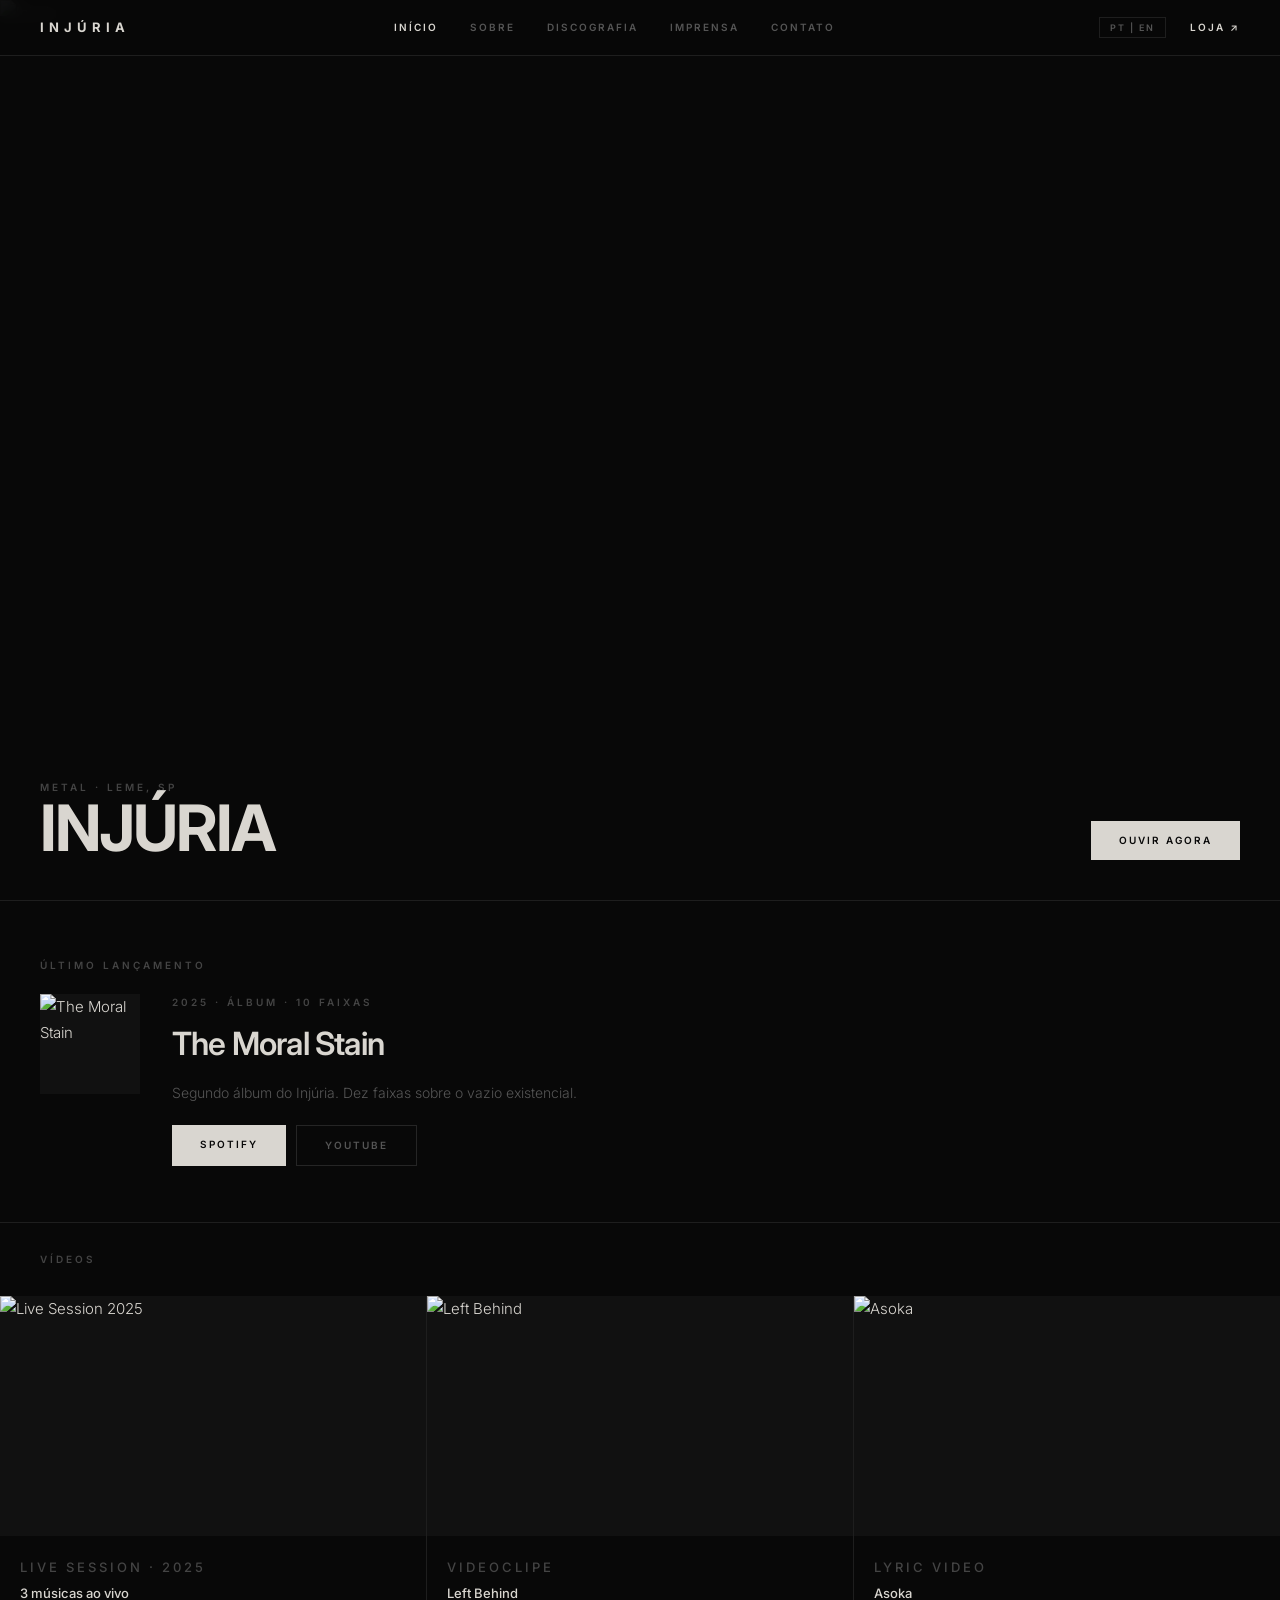
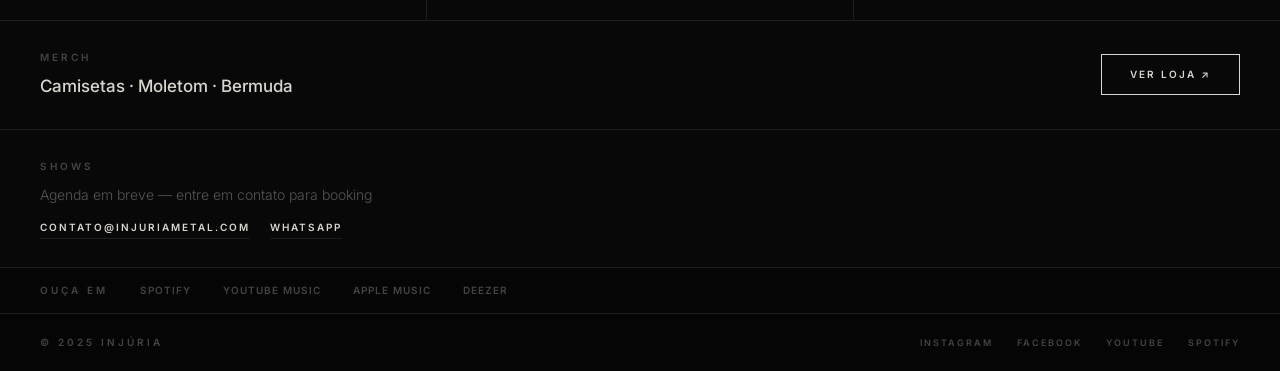
==== index.html @ b40e8888 "fix: move thumbnail hqdefault fallback to main.js, remove inline onerror from HTML" ====
<!DOCTYPE html>
<html lang="pt-BR">
<head>
  <meta charset="UTF-8">
  <meta name="viewport" content="width=device-width, initial-scale=1.0">
  <meta name="description" content="Injúria — Banda de metal de Leme, São Paulo.">
  <title>Injúria</title>
  <link rel="stylesheet" href="/css/style.css">
</head>
<body>

  <section class="hero">
    <img class="hero-img" src="/assets/images/hero-band.jpg" alt="Injúria" loading="eager">
    <div class="hero-overlay"></div>
    <div class="hero-content">
      <div>
        <p class="t-label" data-i18n="home.hero.label">Metal · Leme, SP</p>
        <h1 class="t-heading">INJÚRIA</h1>
      </div>
      <a class="btn btn-primary"
         href="https://open.spotify.com/artist/6p0bP6LfWhWiQvW5s7W14O"
         target="_blank" rel="noopener"
         data-i18n="home.hero.cta">Ouvir agora</a>
    </div>
  </section>

  <section class="section">
    <p class="t-label" data-i18n="home.release.label">Último lançamento</p>
    <div class="release">
      <img class="release-cover" src="/assets/images/cover-the-moral-stain.jpg" alt="The Moral Stain" loading="lazy">
      <div>
        <p class="t-label">2025 · Álbum · 10 faixas</p>
        <h2 class="release-title">The Moral Stain</h2>
        <p class="release-desc" data-i18n="home.release.desc">Segundo álbum do Injúria. Dez faixas sobre o vazio existencial.</p>
        <div class="btn-row">
          <a class="btn btn-primary"
             href="https://open.spotify.com/album/7xzG1VkanSUMJDL5G7sl78"
             target="_blank" rel="noopener"
             data-i18n="home.release.spotify">Spotify</a>
          <a class="btn btn-ghost"
             href="https://www.youtube.com/playlist?list=YOUTUBE_TMS_PLAYLIST"
             target="_blank" rel="noopener"
             data-i18n="home.release.youtube">YouTube</a>
        </div>
      </div>
    </div>
  </section>

  <section style="border-top:1px solid var(--border);">
    <div class="section-sm" style="border-top:none;">
      <p class="t-label" data-i18n="home.videos.label">Vídeos</p>
    </div>
    <div class="video-grid">

      <div class="video-cell" data-video-id="OPn_NxQ34-Q">
        <div class="video-thumb-wrap">
          <img src="https://img.youtube.com/vi/OPn_NxQ34-Q/maxresdefault.jpg" alt="Live Session 2025" loading="lazy">
          <span class="video-play-icon">▶</span>
        </div>
        <div class="video-meta">
          <p class="t-label" data-i18n="home.videos.live.label">Live Session · 2025</p>
          <p data-i18n="home.videos.live.title">3 músicas ao vivo</p>
        </div>
      </div>

      <div class="video-cell" data-video-id="nshjpaS_bSw">
        <div class="video-thumb-wrap">
          <img src="https://img.youtube.com/vi/nshjpaS_bSw/maxresdefault.jpg" alt="Left Behind" loading="lazy">
          <span class="video-play-icon">▶</span>
        </div>
        <div class="video-meta">
          <p class="t-label" data-i18n="home.videos.mv.label">Videoclipe</p>
          <p>Left Behind</p>
        </div>
      </div>

      <div class="video-cell" data-video-id="2BATPHrT7bQ">
        <div class="video-thumb-wrap">
          <img src="https://img.youtube.com/vi/2BATPHrT7bQ/maxresdefault.jpg" alt="Asoka" loading="lazy">
          <span class="video-play-icon">▶</span>
        </div>
        <div class="video-meta">
          <p class="t-label" data-i18n="home.videos.lyric.label">Lyric Video</p>
          <p>Asoka</p>
        </div>
      </div>

    </div>
  </section>

  <section class="section-sm merch-strip">
    <div>
      <p class="t-label" data-i18n="home.merch.label">Merch</p>
      <p class="merch-title" data-i18n="home.merch.items">Camisetas · Moletom · Bermuda</p>
    </div>
    <a class="btn btn-outline"
       href="https://loja.injuriametal.com"
       target="_blank" rel="noopener"
       data-i18n="home.merch.cta">Ver loja ↗</a>
  </section>

  <section class="section-sm" id="shows">
    <p class="t-label" data-i18n="home.shows.label">Shows</p>
    <p class="t-muted" style="margin-top:8px;font-size:14px;" data-i18n="home.shows.empty">Agenda em breve — entre em contato para booking</p>
    <div class="shows-contact">
      <a href="mailto:contato@injuriametal.com">contato@injuriametal.com</a>
      <a href="https://wa.me/5519994517235" target="_blank" rel="noopener" data-i18n="home.shows.whatsapp">WhatsApp</a>
    </div>
  </section>

  <div class="streaming-bar">
    <p class="t-label" data-i18n="home.streaming.label">Ouça em</p>
    <a href="https://open.spotify.com/artist/6p0bP6LfWhWiQvW5s7W14O" target="_blank" rel="noopener">Spotify</a>
    <a href="https://music.youtube.com" target="_blank" rel="noopener">YouTube Music</a>
    <a href="https://music.apple.com" target="_blank" rel="noopener">Apple Music</a>
    <a href="https://www.deezer.com" target="_blank" rel="noopener">Deezer</a>
  </div>

  <script src="/js/nav.js"></script>
  <script src="/js/i18n.js"></script>
  <script src="/js/main.js"></script>
</body>
</html>
---- css/style.css ----
@import url('https://fonts.googleapis.com/css2?family=Inter:wght@300;400;500;600;700&display=swap');

/* ── Variables ── */
:root {
  --text:    #D9D6D0;
  --bg:      #080808;
  --surface: #111111;
  --border:  #1E1E1E;
  --muted:   #555555;
  --label:   #444444;
  --font:    'Inter', system-ui, sans-serif;
}

/* ── Reset ── */
*, *::before, *::after { box-sizing: border-box; margin: 0; padding: 0; }
html { scroll-behavior: smooth; }
body {
  background: var(--bg);
  color: var(--text);
  font-family: var(--font);
  font-size: 15px;
  line-height: 1.7;
  font-weight: 300;
  -webkit-font-smoothing: antialiased;
}
img { display: block; max-width: 100%; }
a { color: inherit; text-decoration: none; }
button { cursor: pointer; font-family: var(--font); }

/* ── Typography ── */
.t-heading { font-size: clamp(40px, 7vw, 64px); font-weight: 700; letter-spacing: -2px; line-height: 1; }
.t-title   { font-size: clamp(22px, 4vw, 36px); font-weight: 600; letter-spacing: -0.5px; }
.t-label   { font-size: 10px; font-weight: 600; letter-spacing: 3px; text-transform: uppercase; color: var(--label); }
.t-muted   { color: var(--muted); }

/* ── Layout ── */
.section    { padding: 56px 40px; border-top: 1px solid var(--border); }
.section-sm { padding: 28px 40px; border-top: 1px solid var(--border); }
main { padding-top: 56px; }

/* ── Buttons ── */
.btn { display: inline-block; padding: 11px 28px; font-size: 10px; font-weight: 600; letter-spacing: 2px; text-transform: uppercase; border: none; transition: opacity 0.15s; }
.btn:hover { opacity: 0.75; }
.btn-primary { background: var(--text); color: var(--bg); }
.btn-outline  { background: transparent; color: var(--text); border: 1px solid var(--text); }
.btn-ghost    { background: transparent; color: var(--muted); border: 1px solid #252525; }
.btn-row { display: flex; gap: 10px; flex-wrap: wrap; }

/* ── Nav ── */
.nav {
  position: fixed; top: 0; left: 0; right: 0; z-index: 100;
  height: 56px; display: flex; align-items: center; justify-content: space-between;
  padding: 0 40px;
  background: rgba(8,8,8,0.96);
  border-bottom: 1px solid var(--border);
  backdrop-filter: blur(8px);
}
.nav-logo { font-size: 13px; font-weight: 700; letter-spacing: 5px; text-transform: uppercase; }
.nav-links { display: flex; gap: 32px; }
.nav-links a { font-size: 10px; font-weight: 600; letter-spacing: 2px; text-transform: uppercase; color: var(--muted); transition: color 0.15s; }
.nav-links a:hover, .nav-links a.active { color: var(--text); }
.nav-right { display: flex; align-items: center; gap: 24px; }
.lang-toggle {
  background: none; border: 1px solid var(--border);
  color: var(--muted); font-size: 9px; font-weight: 600;
  letter-spacing: 2px; text-transform: uppercase; padding: 4px 10px;
  transition: all 0.15s;
}
.lang-toggle:hover { border-color: var(--muted); color: var(--text); }
.nav-store { font-size: 10px; font-weight: 600; letter-spacing: 2px; text-transform: uppercase; }

/* ── Footer ── */
.footer {
  border-top: 1px solid var(--border);
  padding: 20px 40px;
  display: flex; align-items: center; justify-content: space-between;
  background: #050505;
}
.footer-socials { display: flex; gap: 24px; }
.footer-socials a { font-size: 9px; font-weight: 600; letter-spacing: 2px; text-transform: uppercase; color: var(--label); transition: color 0.15s; }
.footer-socials a:hover { color: var(--text); }

/* ── Hero ── */
.hero { position: relative; height: 100vh; min-height: 520px; overflow: hidden; }
.hero-img { position: absolute; inset: 0; width: 100%; height: 100%; object-fit: cover; object-position: center top; }
.hero-overlay { position: absolute; inset: 0; background: linear-gradient(to top, rgba(8,8,8,0.92) 0%, rgba(8,8,8,0.1) 55%, transparent 100%); }
.hero-content { position: absolute; bottom: 40px; left: 40px; right: 40px; display: flex; align-items: flex-end; justify-content: space-between; }

/* ── Release ── */
.release { display: flex; gap: 32px; align-items: flex-start; margin-top: 20px; }
.release-cover { width: 100px; height: 100px; flex-shrink: 0; object-fit: cover; background: var(--surface); }
.release-title { font-size: clamp(22px, 4vw, 32px); font-weight: 600; letter-spacing: -0.8px; margin: 6px 0 10px; }
.release-desc { font-size: 14px; color: var(--muted); margin-bottom: 20px; }

/* ── Video grid ── */
.video-grid { display: grid; grid-template-columns: repeat(3, 1fr); gap: 1px; background: var(--border); }
.video-cell { background: var(--bg); cursor: pointer; }
.video-thumb-wrap { position: relative; aspect-ratio: 16/9; overflow: hidden; background: var(--surface); }
.video-thumb-wrap img { width: 100%; height: 100%; object-fit: cover; transition: opacity 0.2s; }
.video-cell:hover .video-thumb-wrap img { opacity: 0.7; }
.video-play-icon {
  position: absolute; inset: 0; display: flex; align-items: center; justify-content: center;
  font-size: 24px; color: var(--text); pointer-events: none;
  opacity: 0; transition: opacity 0.2s;
}
.video-cell:hover .video-play-icon { opacity: 1; }
.video-cell iframe { width: 100%; aspect-ratio: 16/9; border: none; display: block; }
.video-meta { padding: 16px 20px; }
.video-meta p { font-size: 13px; font-weight: 500; margin-top: 4px; }

/* ── Merch strip ── */
.merch-strip { display: flex; align-items: center; justify-content: space-between; }
.merch-title { font-size: 17px; font-weight: 500; margin-top: 6px; }

/* ── Shows ── */
.shows-contact { display: flex; gap: 20px; margin-top: 12px; flex-wrap: wrap; }
.shows-contact a { font-size: 10px; font-weight: 600; letter-spacing: 2px; text-transform: uppercase; color: var(--text); border-bottom: 1px solid var(--border); padding-bottom: 2px; transition: border-color 0.15s; }
.shows-contact a:hover { border-color: var(--text); }

/* ── Streaming bar ── */
.streaming-bar { display: flex; align-items: center; gap: 32px; background: #050505; padding: 14px 40px; border-top: 1px solid var(--border); flex-wrap: wrap; }
.streaming-bar a { font-size: 10px; font-weight: 600; letter-spacing: 1px; text-transform: uppercase; color: var(--label); transition: color 0.15s; }
.streaming-bar a:hover { color: var(--text); }

/* ── Page header ── */
.page-header { padding: 60px 40px 40px; }
.page-header .t-title { margin-top: 8px; }

/* ── Members ── */
.members-grid { display: grid; grid-template-columns: repeat(3, 1fr); gap: 1px; background: var(--border); }
.member-cell { background: var(--bg); }
.member-photo { width: 100%; aspect-ratio: 3/4; object-fit: cover; background: var(--surface); }
.member-info { padding: 16px 20px; }
.member-name { font-size: 16px; font-weight: 600; letter-spacing: -0.3px; margin-bottom: 4px; }

/* ── Timeline ── */
.timeline { display: flex; flex-direction: column; }
.timeline-item { display: flex; gap: 32px; padding: 20px 0; border-top: 1px solid var(--border); }
.timeline-year { font-size: 11px; font-weight: 600; letter-spacing: 2px; flex-shrink: 0; width: 52px; color: var(--label); padding-top: 2px; }
.timeline-text { font-size: 14px; color: var(--muted); }

/* ── Discography ── */
.disco-list { display: flex; flex-direction: column; }
.disco-item { display: flex; gap: 24px; align-items: center; padding: 20px 40px; border-top: 1px solid var(--border); transition: background 0.15s; }
.disco-item:hover { background: var(--surface); }
.disco-cover { width: 64px; height: 64px; flex-shrink: 0; object-fit: cover; background: var(--surface); }
.disco-info { flex: 1; }
.disco-title { font-size: 17px; font-weight: 600; letter-spacing: -0.3px; }
.disco-meta { font-size: 10px; font-weight: 600; letter-spacing: 2px; text-transform: uppercase; color: var(--label); margin-top: 4px; }
.disco-links { display: flex; gap: 10px; flex-shrink: 0; }

/* ── Press / Imprensa ── */
.bio-block { max-width: 680px; }
.bio-text { font-size: 15px; line-height: 1.85; color: var(--muted); white-space: pre-line; }
.downloads-grid { display: grid; grid-template-columns: repeat(auto-fill, minmax(220px, 1fr)); gap: 1px; background: var(--border); }
.download-card { background: var(--surface); padding: 28px 24px; display: flex; flex-direction: column; gap: 12px; }
.download-card p { font-size: 13px; font-weight: 500; }
.booking-contacts { display: flex; gap: 24px; flex-wrap: wrap; margin-top: 12px; }
.booking-contacts a { font-size: 13px; color: var(--text); border-bottom: 1px solid var(--border); padding-bottom: 2px; transition: border-color 0.15s; }
.booking-contacts a:hover { border-color: var(--text); }

/* ── Contact form ── */
.contact-grid { display: grid; grid-template-columns: 1fr 1fr; gap: 64px; align-items: start; }
.contact-form { display: flex; flex-direction: column; gap: 16px; }
.form-field { display: flex; flex-direction: column; gap: 6px; }
.form-label { font-size: 10px; font-weight: 600; letter-spacing: 2px; text-transform: uppercase; color: var(--label); }
.form-input, .form-textarea {
  background: var(--surface); border: 1px solid var(--border);
  color: var(--text); font-family: var(--font); font-size: 14px;
  font-weight: 300; padding: 12px 16px; width: 100%; outline: none;
  transition: border-color 0.15s;
}
.form-input:focus, .form-textarea:focus { border-color: var(--muted); }
.form-textarea { resize: vertical; min-height: 140px; }
.socials-column { display: flex; flex-direction: column; gap: 16px; margin-top: 20px; }
.socials-column a { font-size: 10px; font-weight: 600; letter-spacing: 2px; text-transform: uppercase; color: var(--muted); transition: color 0.15s; }
.socials-column a:hover { color: var(--text); }
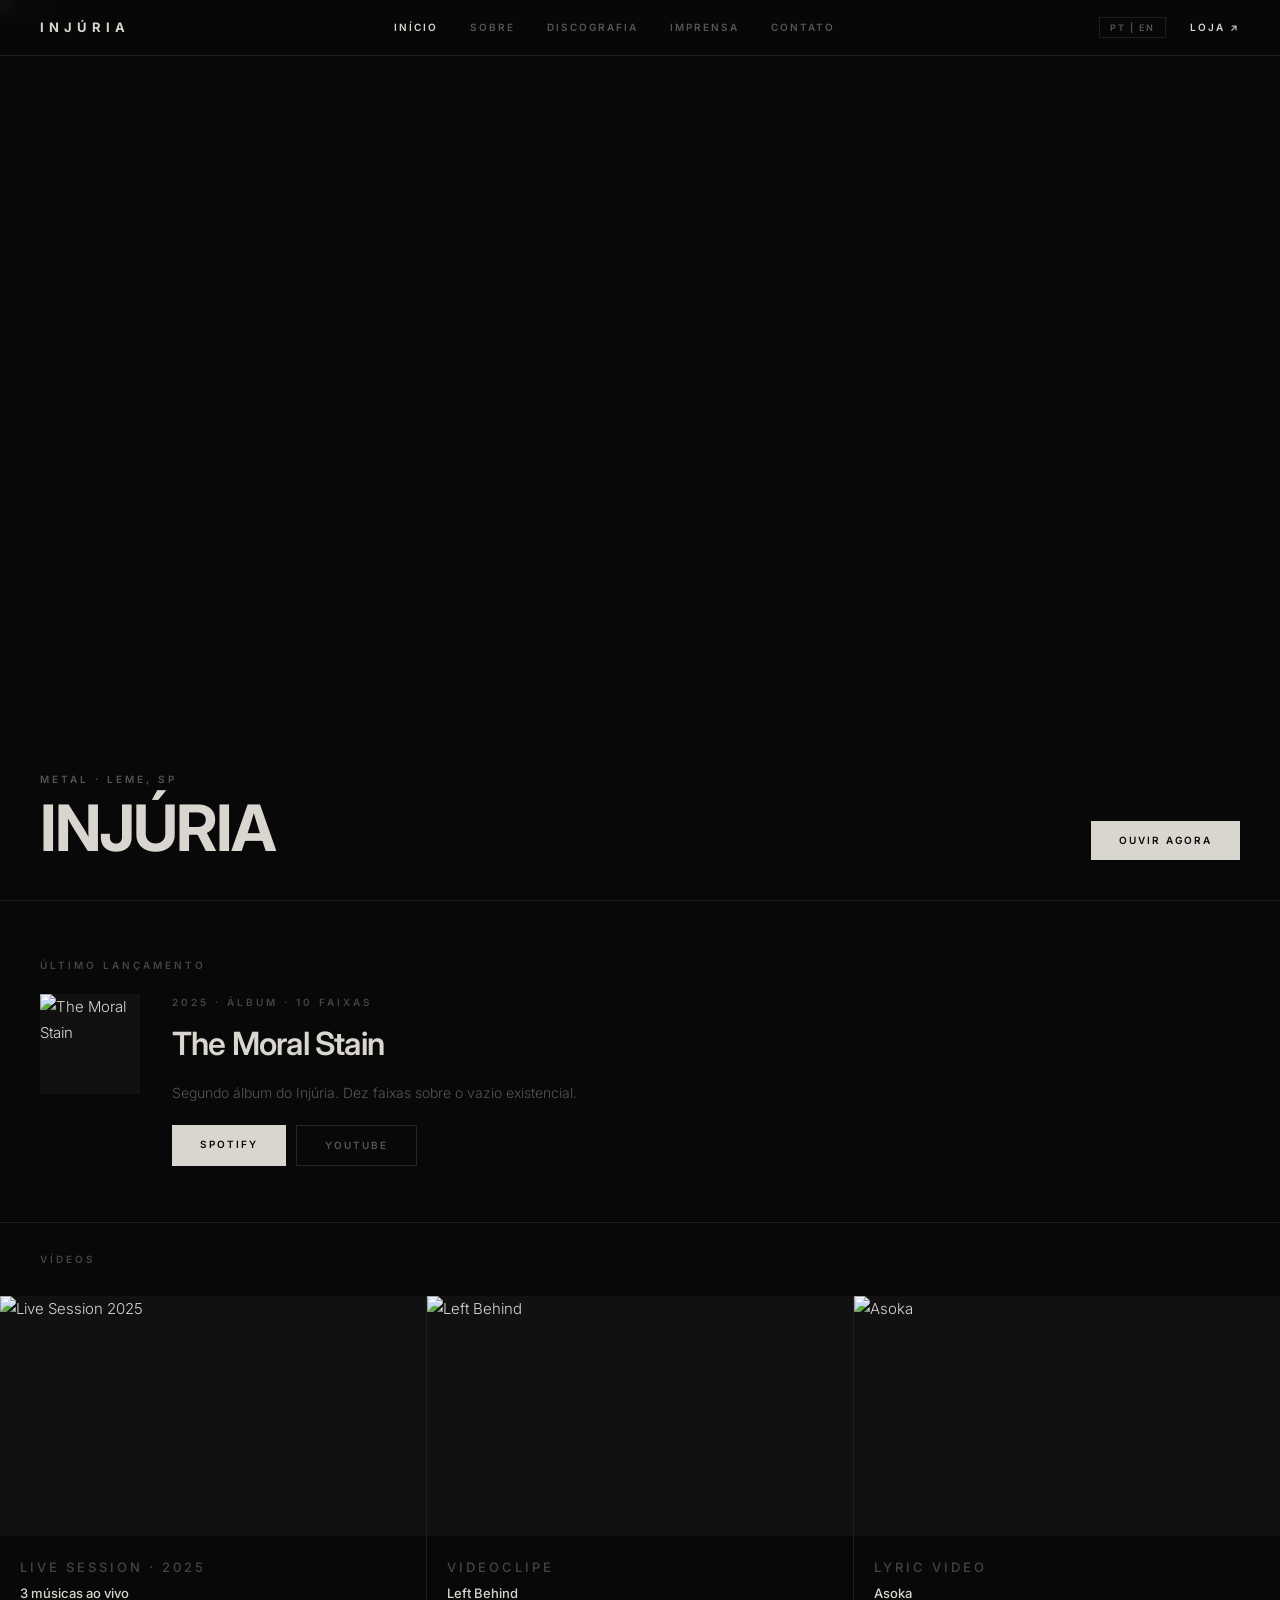
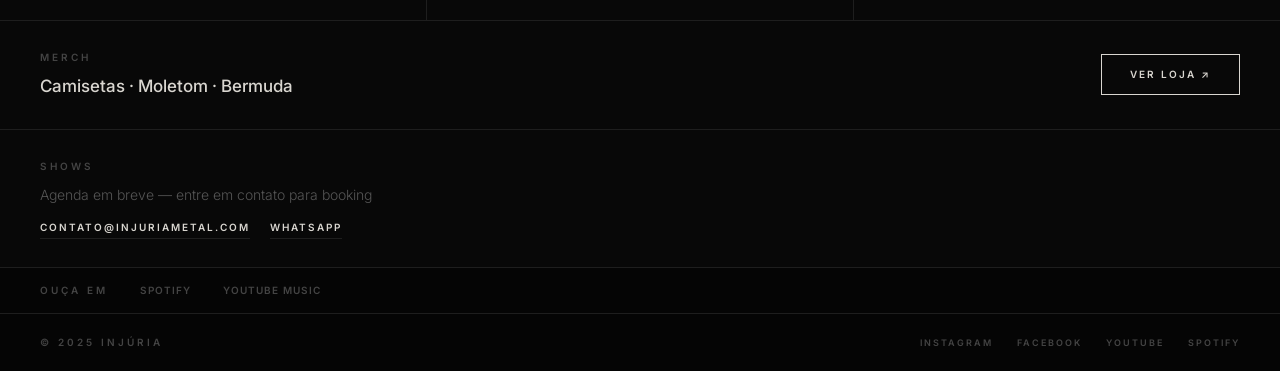
==== commit e1d04edf: "fix: hero label color and spacing above band name" ====
--- a/index.html
+++ b/index.html
@@ -14,7 +14,7 @@
     <div class="hero-overlay"></div>
     <div class="hero-content">
       <div>
-        <p class="t-label" data-i18n="home.hero.label">Metal · Leme, SP</p>
+        <p class="t-label" style="color:var(--muted);margin-bottom:8px;" data-i18n="home.hero.label">Metal · Leme, SP</p>
         <h1 class="t-heading">INJÚRIA</h1>
       </div>
       <a class="btn btn-primary"
@@ -38,7 +38,7 @@
              target="_blank" rel="noopener"
              data-i18n="home.release.spotify">Spotify</a>
           <a class="btn btn-ghost"
-             href="https://www.youtube.com/playlist?list=YOUTUBE_TMS_PLAYLIST"
+             href="https://www.youtube.com/playlist?list=OLAK5uy_k0IyuEHRWnUzbN8qVCVYbFkHZyaKqDQwQ"
              target="_blank" rel="noopener"
              data-i18n="home.release.youtube">YouTube</a>
         </div>
@@ -65,7 +65,7 @@
 
       <div class="video-cell" data-video-id="nshjpaS_bSw">
         <div class="video-thumb-wrap">
-          <img src="https://img.youtube.com/vi/nshjpaS_bSw/maxresdefault.jpg" alt="Left Behind" loading="lazy">
+          <img src="https://img.youtube.com/vi/nshjpaS_bSw/hqdefault.jpg" alt="Left Behind" loading="lazy">
           <span class="video-play-icon">▶</span>
         </div>
         <div class="video-meta">
@@ -111,9 +111,7 @@
   <div class="streaming-bar">
     <p class="t-label" data-i18n="home.streaming.label">Ouça em</p>
     <a href="https://open.spotify.com/artist/6p0bP6LfWhWiQvW5s7W14O" target="_blank" rel="noopener">Spotify</a>
-    <a href="https://music.youtube.com" target="_blank" rel="noopener">YouTube Music</a>
-    <a href="https://music.apple.com" target="_blank" rel="noopener">Apple Music</a>
-    <a href="https://www.deezer.com" target="_blank" rel="noopener">Deezer</a>
+    <a href="https://music.youtube.com/@injuriaofc" target="_blank" rel="noopener">YouTube Music</a>
   </div>
 
   <script src="/js/nav.js"></script>
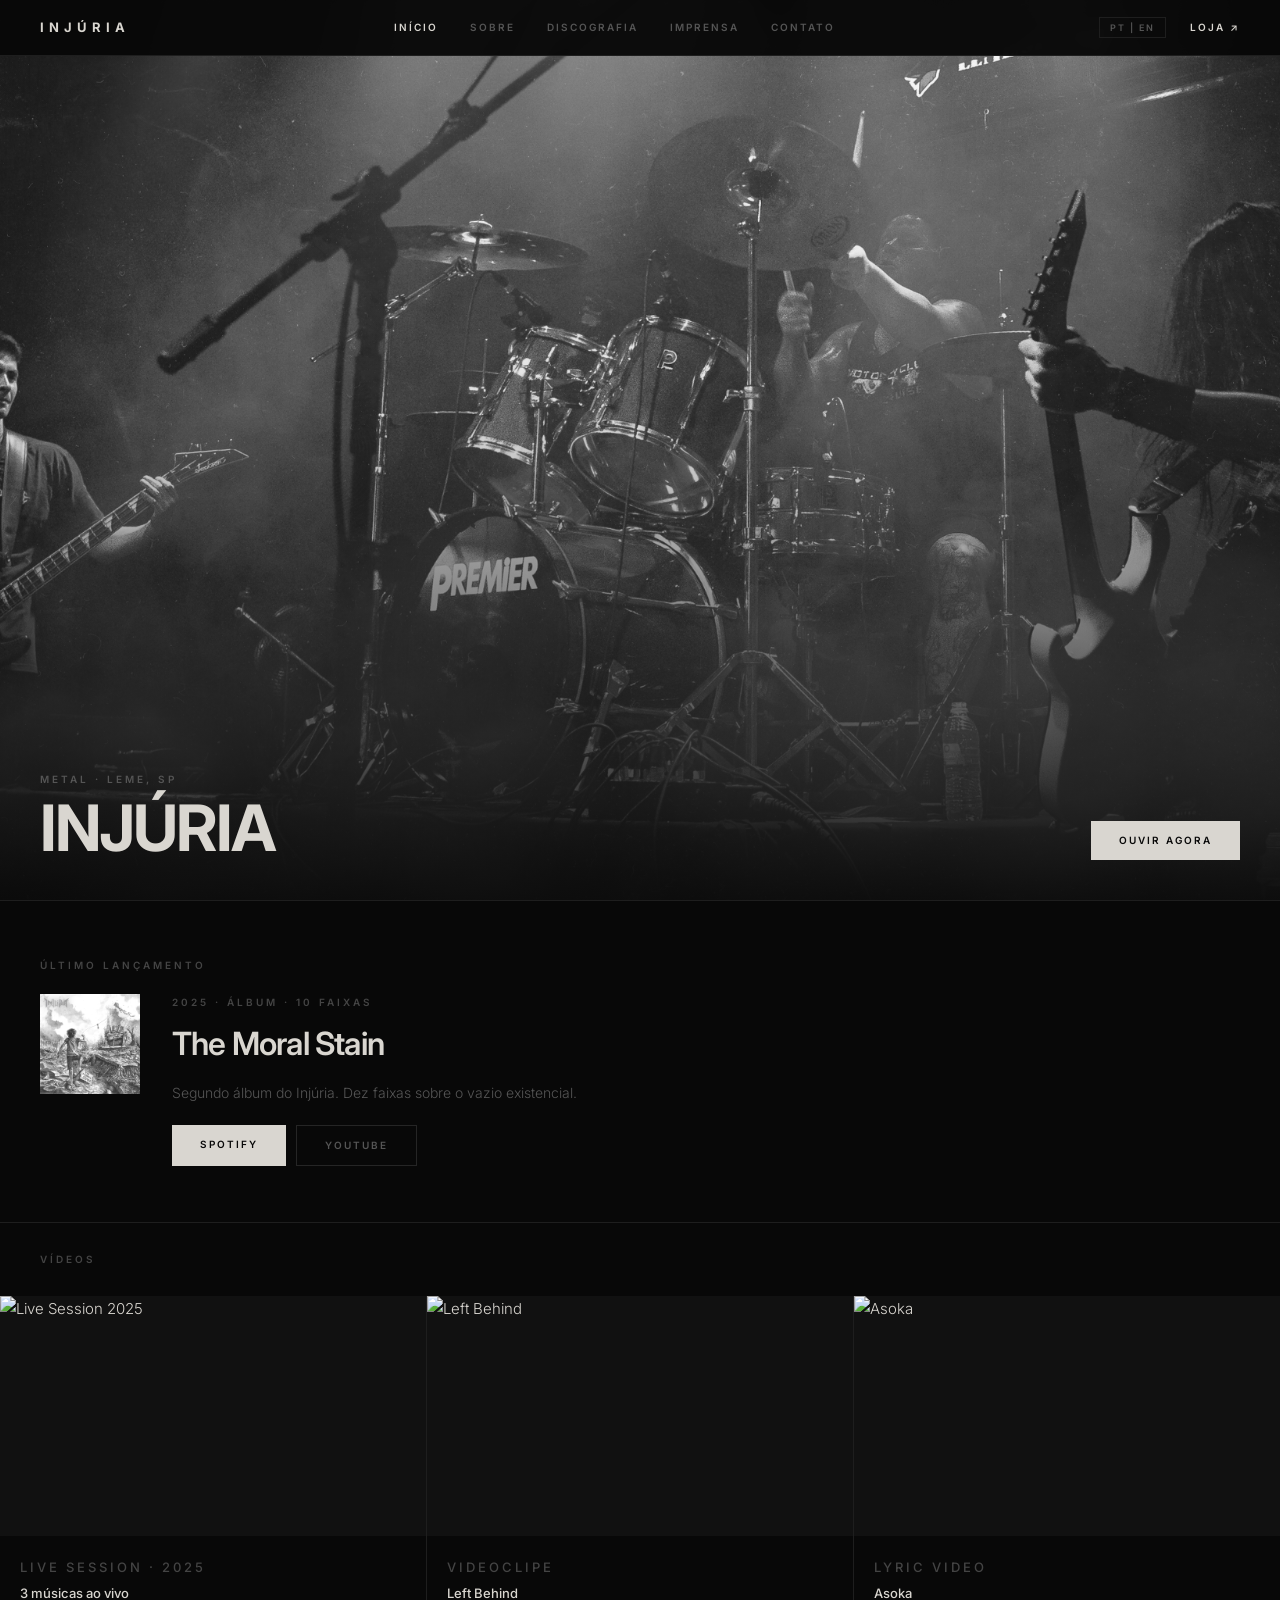
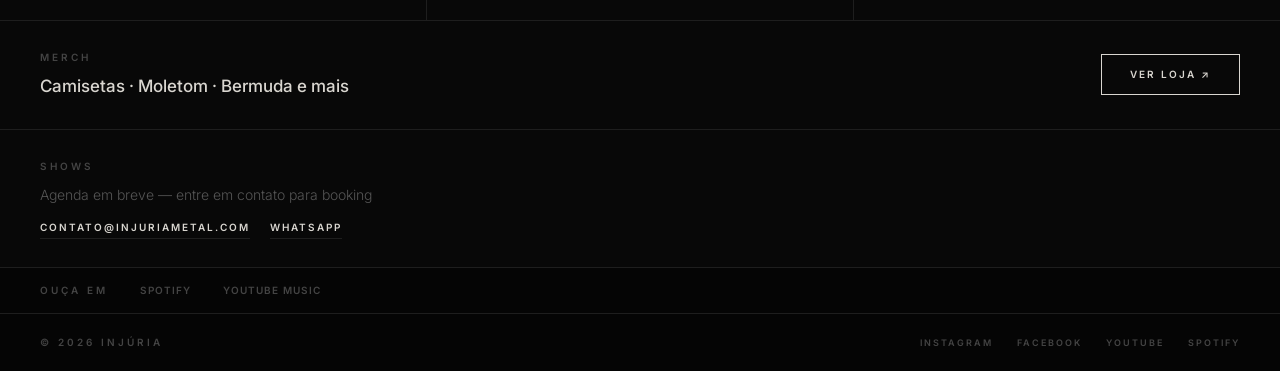
==== commit 37aa2472: "first commit" ====
--- a/index.html
+++ b/index.html
@@ -91,7 +91,7 @@
   <section class="section-sm merch-strip">
     <div>
       <p class="t-label" data-i18n="home.merch.label">Merch</p>
-      <p class="merch-title" data-i18n="home.merch.items">Camisetas · Moletom · Bermuda</p>
+      <p class="merch-title" data-i18n="home.merch.items">Camisetas · Moletom · Bermuda e mais</p>
     </div>
     <a class="btn btn-outline"
        href="https://loja.injuriametal.com"
--- a/css/style.css
+++ b/css/style.css
@@ -175,3 +175,57 @@
 .socials-column { display: flex; flex-direction: column; gap: 16px; margin-top: 20px; }
 .socials-column a { font-size: 10px; font-weight: 600; letter-spacing: 2px; text-transform: uppercase; color: var(--muted); transition: color 0.15s; }
 .socials-column a:hover { color: var(--text); }
+
+/* ── Hamburger ── */
+.nav-menu-btn {
+  display: none; background: none; border: none;
+  color: var(--text); font-size: 20px; line-height: 1; padding: 4px;
+}
+
+/* ── Responsive ── */
+@media (max-width: 768px) {
+  /* Nav */
+  .nav { padding: 0 20px; }
+  .nav-links { display: none; }
+  .nav-menu-btn { display: block; }
+  .nav-open .nav-links {
+    display: flex; flex-direction: column;
+    position: fixed; top: 56px; left: 0; right: 0; z-index: 99;
+    background: rgba(8,8,8,0.98); border-bottom: 1px solid var(--border);
+    padding: 20px; gap: 20px; backdrop-filter: blur(8px);
+  }
+  .nav-open .nav-links a { font-size: 11px; }
+
+  /* Layout */
+  .section    { padding: 40px 20px; }
+  .section-sm { padding: 20px; }
+  .page-header { padding: 40px 20px 28px; }
+
+  /* Hero */
+  .hero-content { bottom: 24px; left: 20px; right: 20px; }
+
+  /* Release */
+  .release { gap: 16px; }
+  .release-cover { width: 80px; height: 80px; }
+
+  /* Video */
+  .video-grid { grid-template-columns: 1fr; }
+
+  /* Merch */
+  .merch-strip { flex-direction: column; align-items: flex-start; gap: 16px; }
+
+  /* Streaming */
+  .streaming-bar { padding: 14px 20px; gap: 20px; }
+
+  /* Footer */
+  .footer { padding: 20px; flex-direction: column; align-items: flex-start; gap: 16px; }
+
+  /* Members */
+  .members-grid { grid-template-columns: 1fr; }
+
+  /* Discography */
+  .disco-item { padding: 16px 20px; }
+
+  /* Contact */
+  .contact-grid { grid-template-columns: 1fr; gap: 40px; }
+}
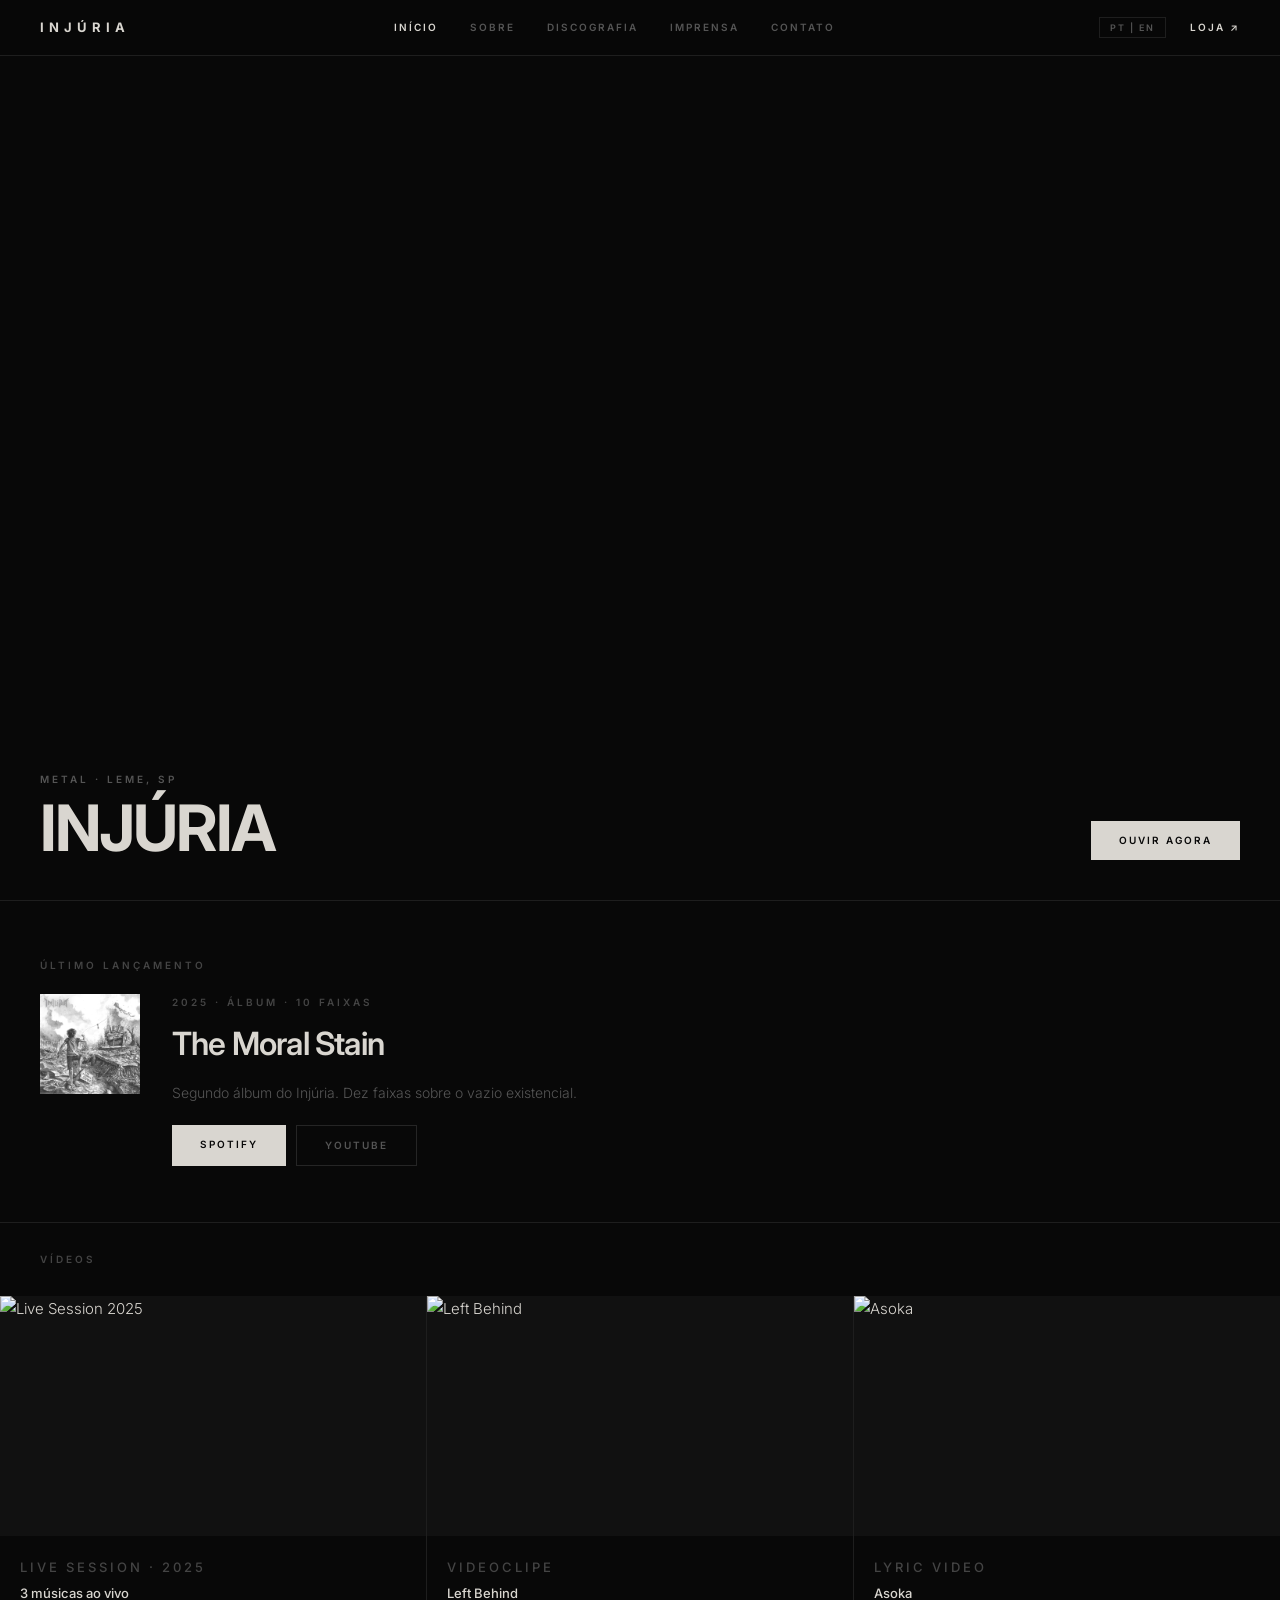
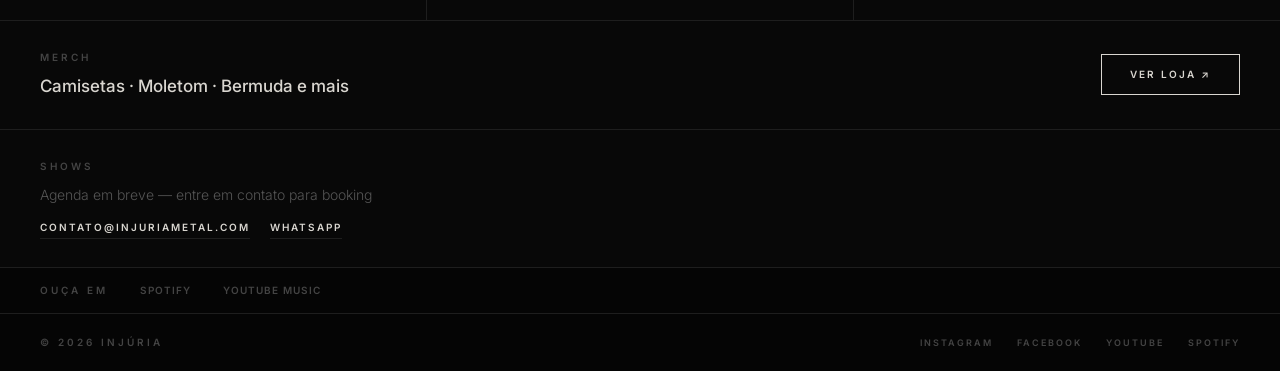
==== commit 73baa97d: "feat: responsive hero image via <picture> element for mobile Co-Authored-By: Claude Sonnet 4.6 <nore" ====
--- a/index.html
+++ b/index.html
@@ -10,7 +10,10 @@
 <body>
 
   <section class="hero">
-    <img class="hero-img" src="/assets/images/hero-band.jpg" alt="Injúria" loading="eager">
+    <picture>
+      <source media="(max-width: 768px)" srcset="/assets/images/hero-band-mobile.jpg">
+      <img class="hero-img" src="/assets/images/hero-band.jpg" alt="Injúria" loading="eager">
+    </picture>
     <div class="hero-overlay"></div>
     <div class="hero-content">
       <div>
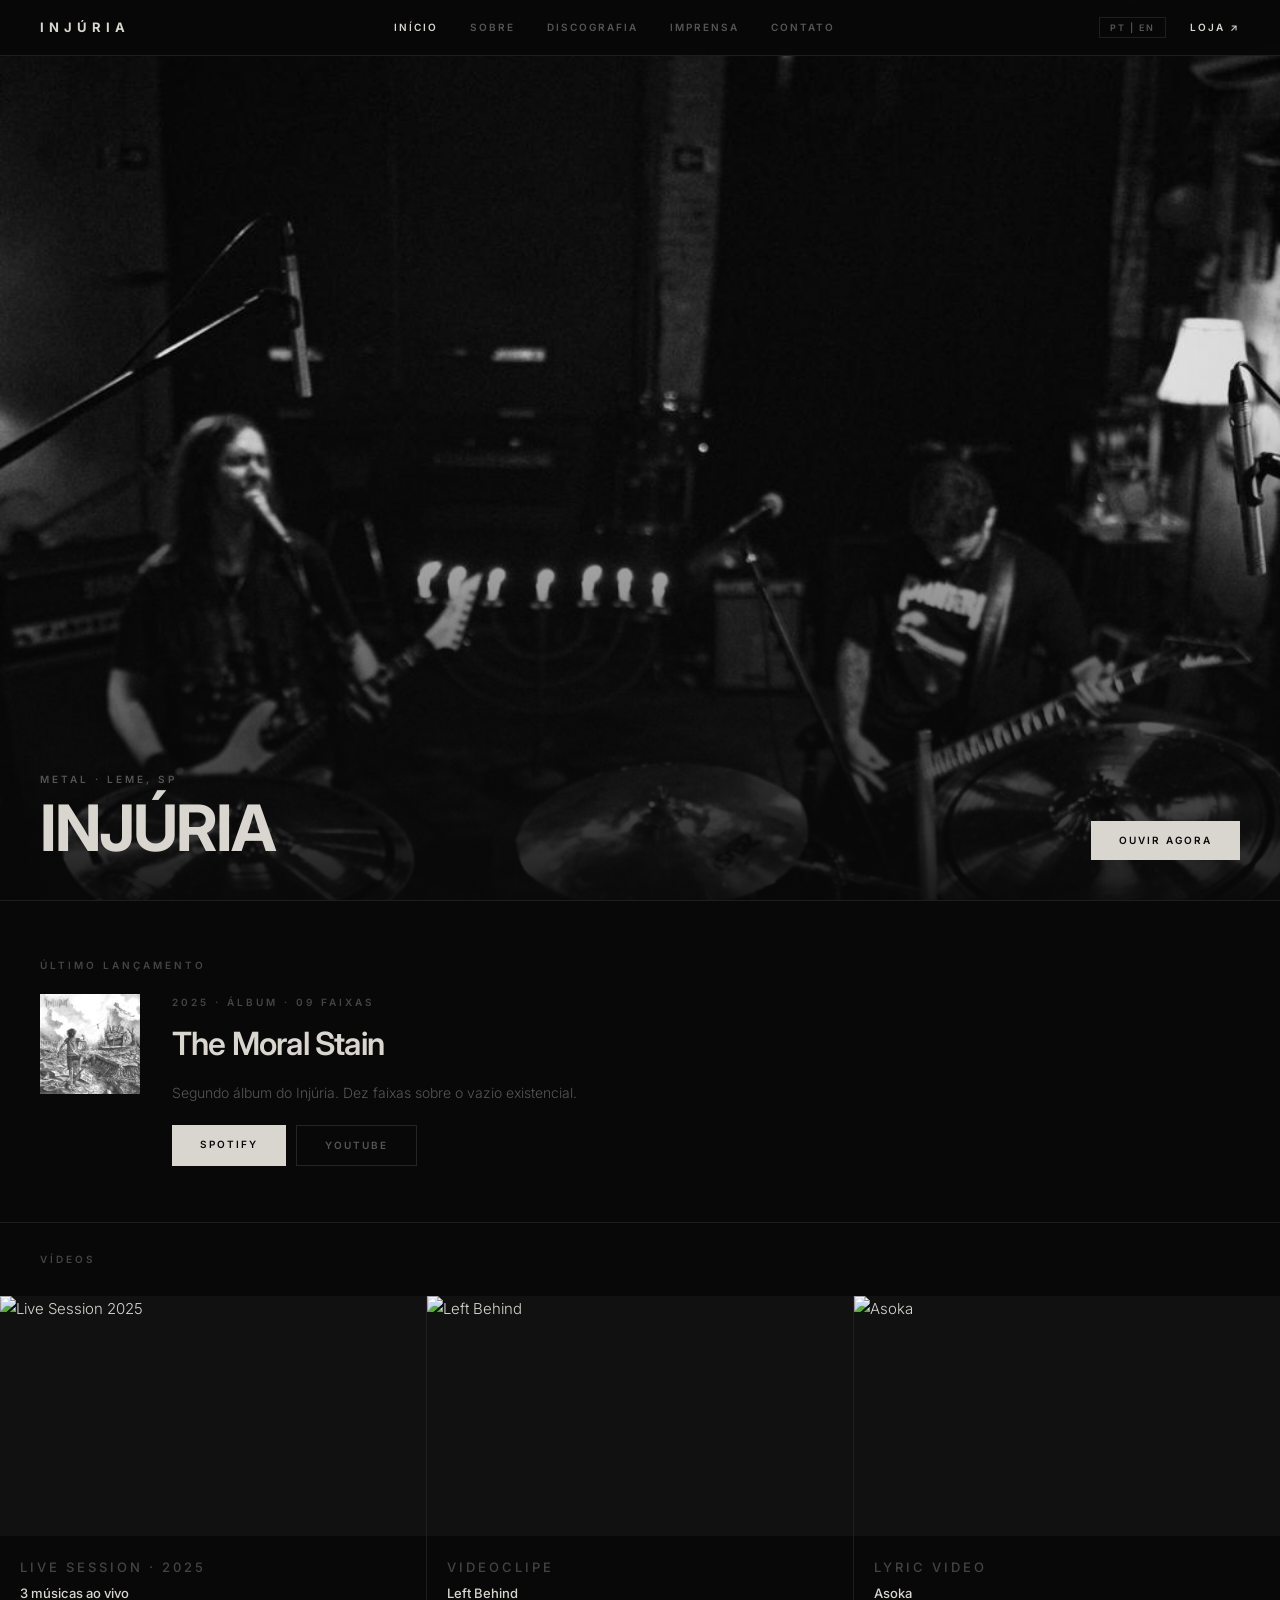
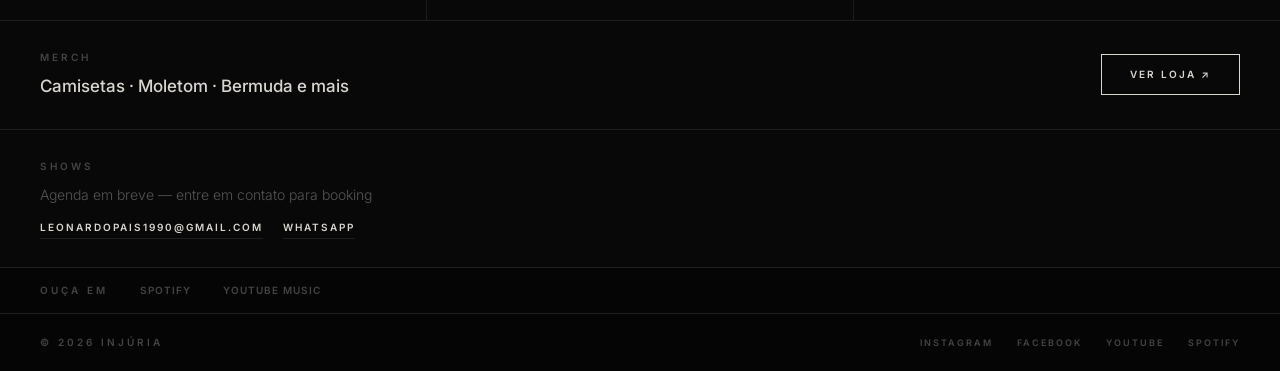
==== commit 9c25d3b6: "update email contact" ====
--- a/index.html
+++ b/index.html
@@ -32,7 +32,7 @@
     <div class="release">
       <img class="release-cover" src="/assets/images/cover-the-moral-stain.jpg" alt="The Moral Stain" loading="lazy">
       <div>
-        <p class="t-label">2025 · Álbum · 10 faixas</p>
+        <p class="t-label">2025 · Álbum · 09 faixas</p>
         <h2 class="release-title">The Moral Stain</h2>
         <p class="release-desc" data-i18n="home.release.desc">Segundo álbum do Injúria. Dez faixas sobre o vazio existencial.</p>
         <div class="btn-row">
@@ -106,7 +106,7 @@
     <p class="t-label" data-i18n="home.shows.label">Shows</p>
     <p class="t-muted" style="margin-top:8px;font-size:14px;" data-i18n="home.shows.empty">Agenda em breve — entre em contato para booking</p>
     <div class="shows-contact">
-      <a href="mailto:contato@injuriametal.com">contato@injuriametal.com</a>
+      <a href="mailto:leonardopais1990@gmail.com">leonardopais1990@gmail.com</a>
       <a href="https://wa.me/5519994517235" target="_blank" rel="noopener" data-i18n="home.shows.whatsapp">WhatsApp</a>
     </div>
   </section>
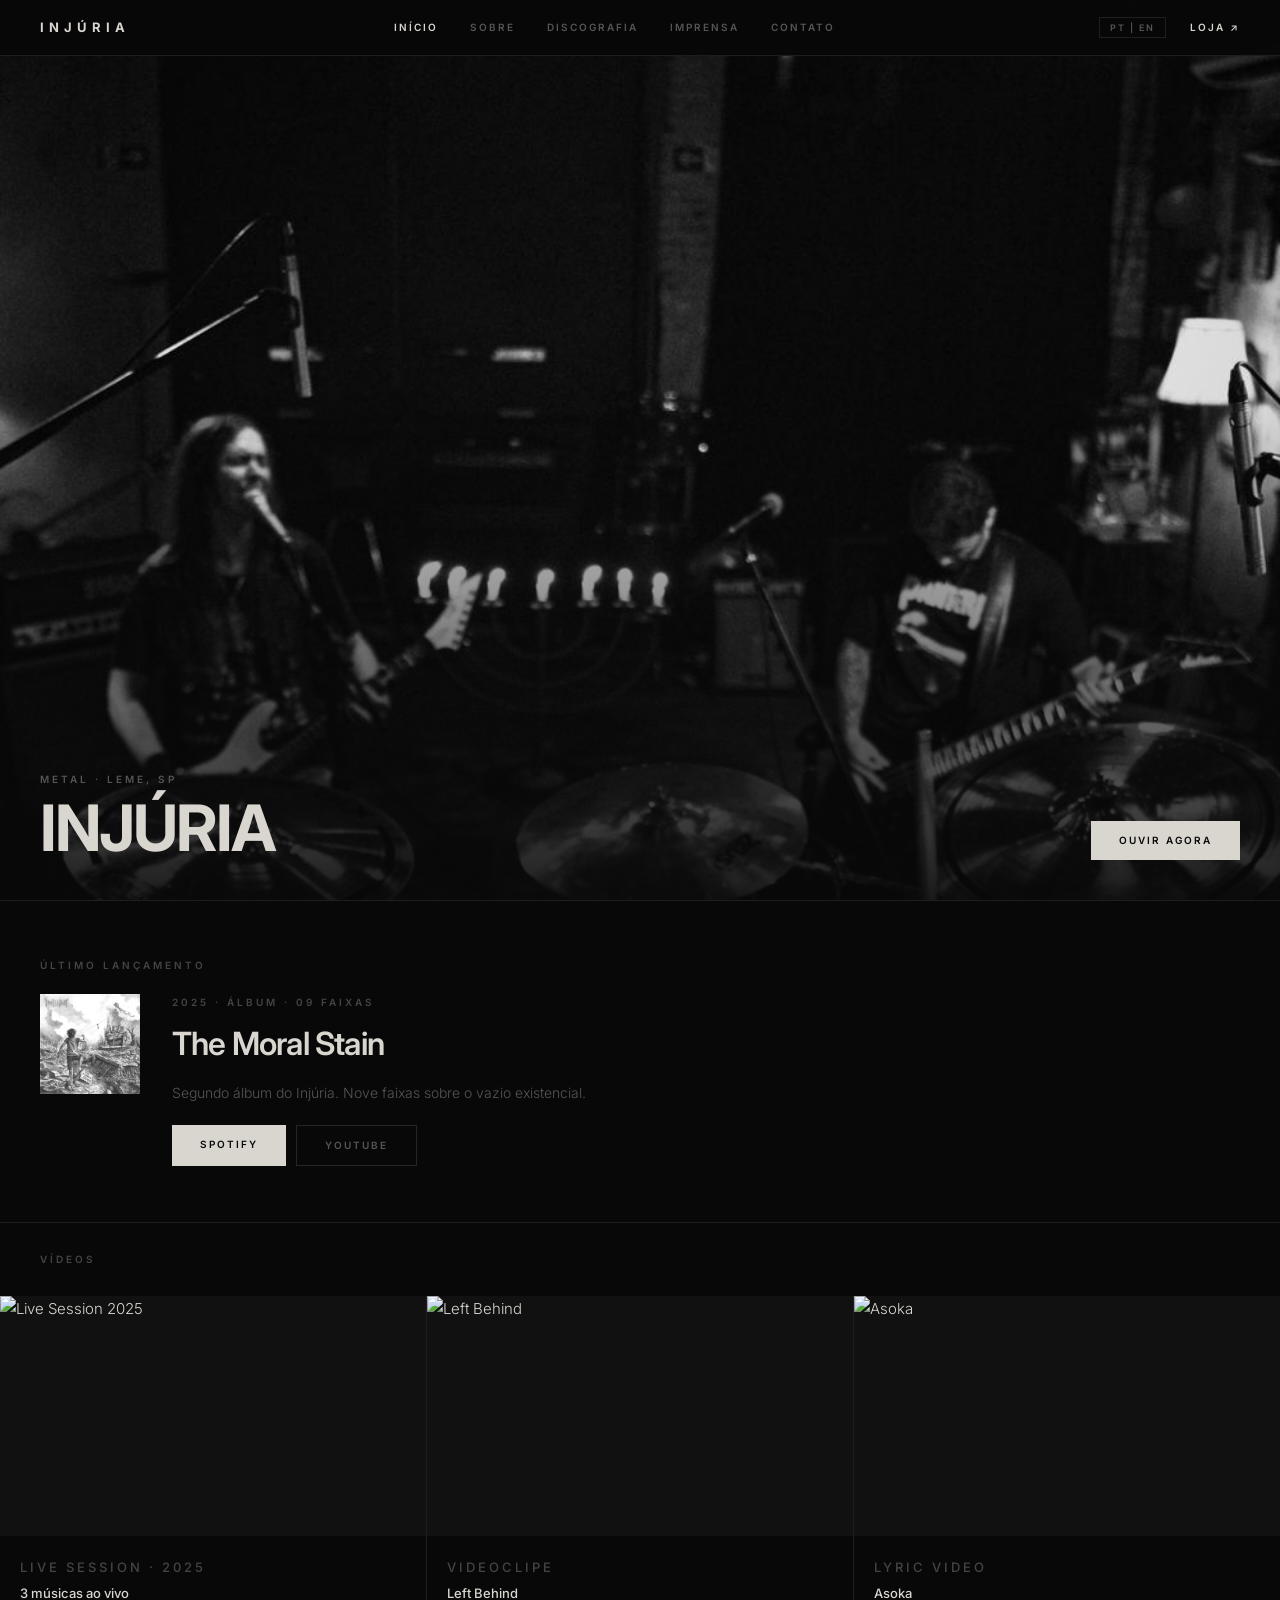
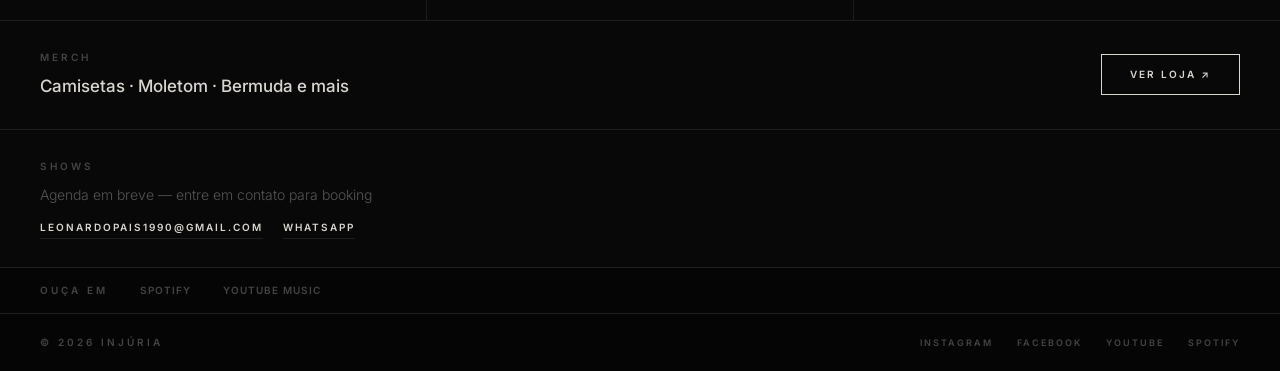
==== commit 02861210: "update the moral stain number of tracks" ====
--- a/index.html
+++ b/index.html
@@ -34,7 +34,7 @@
       <div>
         <p class="t-label">2025 · Álbum · 09 faixas</p>
         <h2 class="release-title">The Moral Stain</h2>
-        <p class="release-desc" data-i18n="home.release.desc">Segundo álbum do Injúria. Dez faixas sobre o vazio existencial.</p>
+        <p class="release-desc" data-i18n="home.release.desc">Segundo álbum do Injúria. Nove faixas sobre o vazio existencial.</p>
         <div class="btn-row">
           <a class="btn btn-primary"
              href="https://open.spotify.com/album/7xzG1VkanSUMJDL5G7sl78"
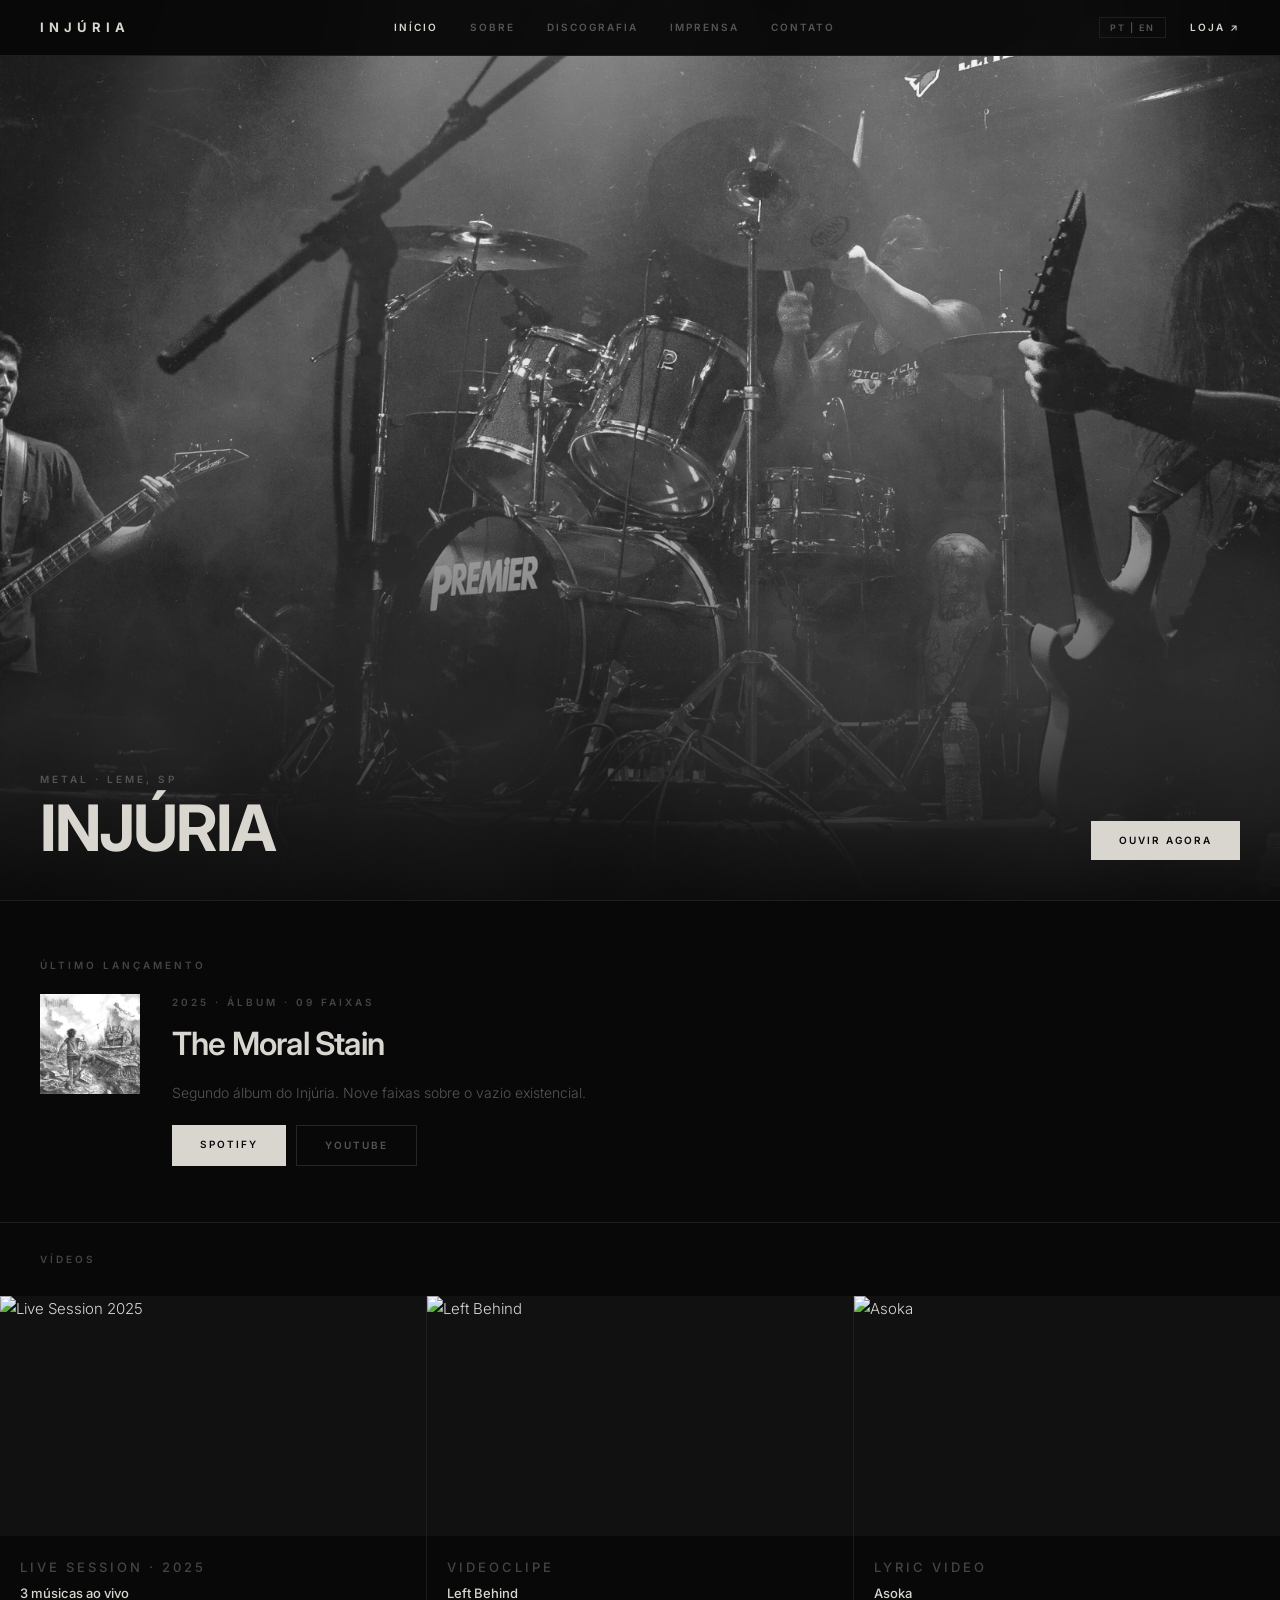
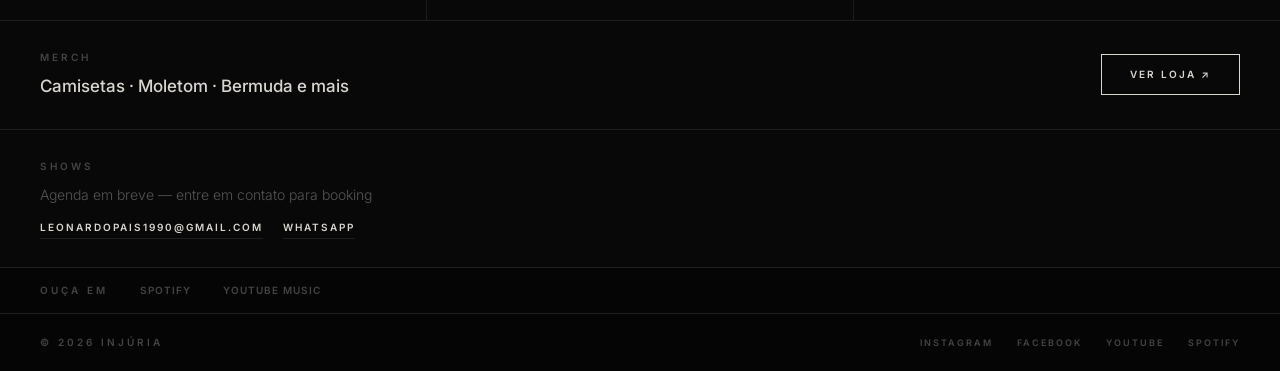
==== commit 006b1cab: "added favicon" ====
--- a/index.html
+++ b/index.html
@@ -4,7 +4,8 @@
   <meta charset="UTF-8">
   <meta name="viewport" content="width=device-width, initial-scale=1.0">
   <meta name="description" content="Injúria — Banda de metal de Leme, São Paulo.">
-  <title>Injúria</title>
+  <title>INJÚRIA</title>
+  <link rel="icon" type="image/png" href="/assets/images/favicon.png">
   <link rel="stylesheet" href="/css/style.css">
 </head>
 <body>
